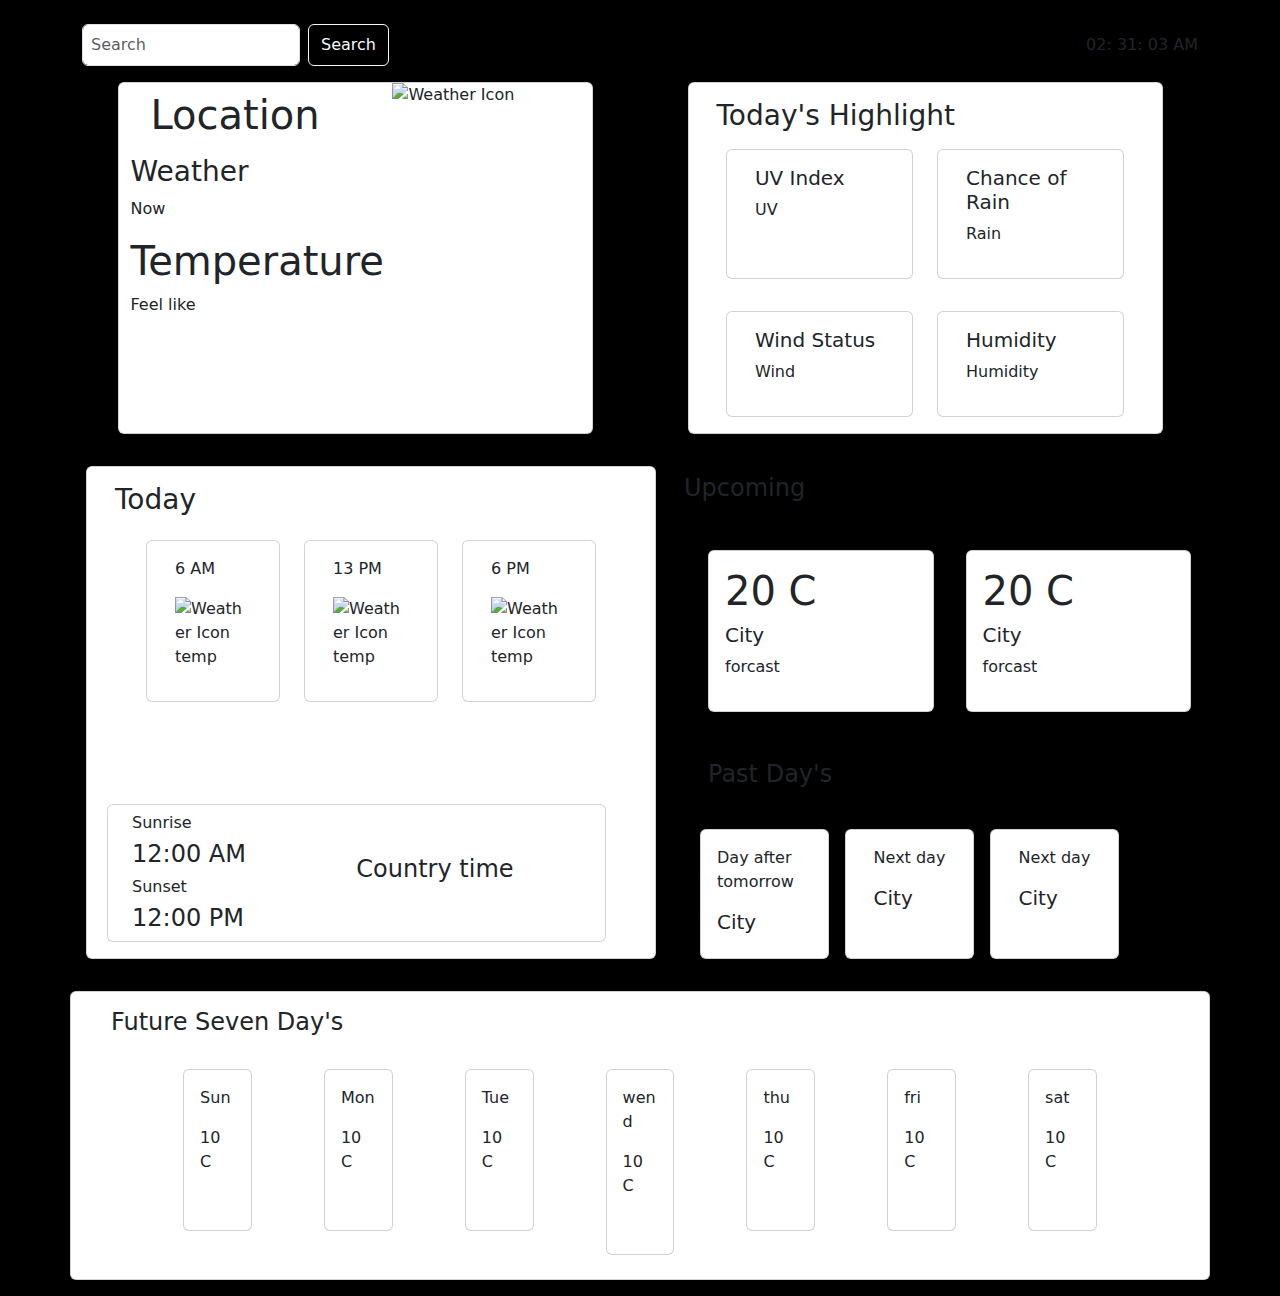
==== index.html @ c190f601 "eddite html file" ====
<!DOCTYPE html>
<html lang="en">

<head>
    <meta charset="UTF-8">
    <meta name="viewport" content="width=device-width, initial-scale=1.0">
    <title>Weather app</title>
    <link href="https://cdn.jsdelivr.net/npm/bootstrap@5.3.3/dist/css/bootstrap.min.css" rel="stylesheet"
        integrity="sha384-QWTKZyjpPEjISv5WaRU9OFeRpok6YctnYmDr5pNlyT2bRjXh0JMhjY6hW+ALEwIH" crossorigin="anonymous">

    <link rel="stylesheet" href="../style/style.css">

</head>

<body class="justify-content-center bg-black ">

    <nav class="mt-4">
        <div class="container ">
            <div class="row d-flex align-items-center justify-content-between">
                <div class="col d-flex align-items-center justify-content-between">
                    <form class="d-flex" role="search">
                        <input class="form-control me-2 p-md-2   accordion accordion-flush" type="search"
                            placeholder="Search" aria-label="Search" id="searchTxt">
                        <button class="btn btn-outline-light  " value="search" type="button"
                            id="searchBtn">Search</button>
                    </form>
                    <div class="clock align-items-center" id="clock">
                        <span id="hour">00</span>:
                        <span id="minutes">00</span>:
                        <span id="seconds">00</span>
                        <span id="ampm">AM</span>
                    </div>
                </div>

            </div>

        </div>
    </nav>


    <div class="container  " id="weather">
        <div class="row  justify-content-around  justify-content-center  ">

            <div class="col-sm-12 col-md-5 m-sm-3 m-md-3  card   d-flex flex-row " id="locationTextColor">

                <div class=" col-sm-7  d-flex flex-column">
                    <div class="row align-items-center m-2">

                        <div class="col">
                            <h1 id="location">Location</h1>
                        </div>
                    </div>
                    <h3>Weather</h3>
                    <p>Now</p>
                    <h1 id="temp">Temperature</h1>
                    <p>Feel like <span id="feelslike"></span></p>
                </div>


                <div class="col-sm-5  d-flex  flex-row">
                    <img src="" alt="Weather Icon" id="wetherimg">
                </div>

            </div>


            <div class=" card col-md-5 m-sm-3  " id="weatherHighlights">
                <div class="row">
                    <h3 class="m-3" id="highlight">Today's Highlight</h3>
                </div>

                <div class="row d-flex flex-row " >
                    <div class="row m-auto  gap-4  justify-content-center  ">

                        <div class="allItems col-sm-5 card mb-2">
                            <div class="card-body">
                                <h5>UV Index</h5>
                                <p id="uv">UV</p>
                            </div>
                        </div>



                        <div class="allItems col-sm-5 card mb-2">
                            <div class="card-body">
                                <h5>Chance of Rain</h5>
                                <p id="chanceofrain">Rain</p>
                            </div>
                        </div>

                        <div class="allItems col-sm-5 card mb-3">
                            <div class="card-body">
                                <h5>Wind Status</h5>
                                <p id="wind">Wind</p>
                            </div>
                        </div>

                        <div class="allItems col-sm-5 card mb-3 ">
                            <div class="card-body">
                                <h5>Humidity</h5>
                                <p id="humidity">Humidity</p>
                            </div>
                        </div>

                    </div>

                </div>

            </div>

        </div>

    </div>



    <div class="container">
        <div class="row ">
            <!-- First Column -->
            <div class="col-sm-12 col-md-6 card m-3" id="todaysWether">
                <div class="col-sm-12 justify-content-center  card-body">
                    <h3 class="" id="today">Today</h3>

                    <div class="row  mt-4 justify-content-center gap-4 ">

                        <div class="todyWeatherTemp col-sm-3 card mb-3 ">
                            <div class="card-body">
                                <p id="timeOne">6 AM</p>
                                <img src="" id="wetherImgOne" alt="Weather Icon">
                                <p id="tempTOne">temp</p>
                            </div>
                        </div>

                        <div class="todyWeatherTemp col-sm-3 card mb-3  ">
                            <div class="card-body">
                                <p id="timeTwo">13 PM</p>
                                <img src="" id="wetherImgTwo" alt="Weather Icon">
                                <p id="tempTTwo">temp</p>
                            </div>
                        </div>

                        <div class="todyWeatherTemp col-sm-3 card mb-3 ">
                            <div class="card-body">
                                <p id="timeThree">6 PM</p>
                                <img src="" id="wetherImgThree" alt="Weather Icon">
                                <p id="tempThree">temp</p>
                            </div>
                        </div>

                    </div>

                </div>

                <div class="col-sm-11  card m-2 h-auto  d-flex flex-row justify-content-center todyWeatherTemp mb-3 ">

                    <div class="row col-sm-6 mt-2  ">
                        <h6 class="sunrice  ">Sunrise</h6>
                        <h4  id="sunrise">12:00 AM</h4>

                        <h6 class="sunrice  ">Sunset</h6>
                        <h4  id="sunset">12:00 PM</h4>
                    </div>

                    <div class="row col-sm-6 justify-content-center align-items-center ">
                        <h4 id="dayLength">Country time</h4>

                    </div>

                </div>

            </div>


            <div class="col-sm-12 col-md-5">
                <h4 class=" mb-4 mt-4" id="upcoming">Upcoming</h4>

                <!-- First Row with class "1" -->
                <div class="row 1">
                    <div class="  d-flex flex-row m-2 ">
                        <div class="upcomigBack col-sm-6  m-3 card h-auto">
                            <div class="card-body d-flex align-items-center justify-content-center">
                                <div class="col-sm-6 d-flex flex-column">
                                    <h1 id="upTempOne">20 C</h1>
                                    <h5 id="upCityOne">City</h5>
                                    <p id="upForcastOne">forcast</p>
                                </div>

                                <img class="col-6" src="" id="upImgOne" alt="">
                            </div>
                        </div>

                        <div class="upcomigBack col-sm-6 m-3 card h-auto ">
                            <div class="card-body d-flex align-items-center justify-content-center">
                                <div class="col-6 d-flex flex-column">
                                    <h1 id="upTempTwo">20 C</h1>
                                    <h5 id="upCityTwo">City</h5>
                                    <p id="upForcastTwo">forcast</p>
                                </div>

                                <img class="col-sm-6" src="" id="upImgTwo" alt="">
                            </div>
                        </div>
                    </div>

                </div>

                <h4 class="m-4" id="past" id="pastDay">Past Day's</h4>

                <!-- Second Row with class "2" -->
                <div class="row justify-content-center ">
                    <div class="col d-flex flex-row m-3 justify-content-center gap-3   ">
                        <div class="pastLeft col-sm-3  card-body d-flex flex-row  card h-100 justify-content-center ">

                            <div class=" d-flex flex-column">
                                <p id="Day3">Day after tomorrow</p>
                                <h5 id="Day3Temp">City</h5>
                            </div>

                            <img class="" src="" id="day3AImg" alt="">

                        </div>

                        <div class="pastLeft col-sm-3  card-body d-flex flex-row  card h-100 justify-content-center">
                            <div class="d-flex flex-column">
                                <p id="Day2">Next day</p>
                                <h5 id="Day2Temp">City</h5>
                            </div>

                            <img class="" src="" id="day2AImg" alt="">

                        </div>

                        <div class="pastLeft col-sm-3  card-body d-flex flex-row  card h-100 justify-content-center">
                            <div class=" d-flex flex-column">
                                <p id="Day1">Next day</p>
                                <h5 id="Day1Temp">City</h5>
                            </div>

                            <img class="" src="" id="day1AImg" alt="">

                        </div>


                    </div>
                </div>


            </div>

        </div>


    </div>


    <div class="container card mt-3 justify-content-center mb-3 rounded-2 " id="weatherFuture">
        <div class="row justify-content-center " >
            <div class="row">
                <h4 class="m-3" id="future">Future Seven Day's</h4>

            </div>
            
            <div class="row justify-content-center gap-md-5   m-3">
                <div class=" col-md-1  col-sm-4 justify-content-center mb-2 ">
                    <div class="futureDay card">
                        <div class="card-body rounded-pill">
                            <p id="day1">Sun</p>
                            <p id="day1Temp">10 C</p>
                            <img src="" alt="" id="day1Img">

                        </div>
                    </div>
                </div>

                <div class="col-md-1  col-sm-4 justify-content-center mb-2">
                    <div class="futureDay card">
                        <div class="card-body">
                            <p id="day2">Mon</p>

                            <p id="day2Temp">10 C</p>

                            <img src="" alt="" id="day2Img">
                        </div>
                    </div>
                </div>

                <div class="col-md-1  col-sm-4 justify-content-center mb-2">
                    <div class="futureDay card">
                        <div class="card-body">
                            <p id="day3">Tue</p>

                            <p id="day3Temp">10 C</p>

                            <img src="" alt="" id="day3Img">
                        </div>
                    </div>
                </div>

                <div class="col-md-1  col-sm-4 justify-content-center mb-2">
                    <div class="futureDay card">
                        <div class="card-body">
                            <p id="day4">wend</p>

                            <p id="day4Temp">10 C</p>

                            <img src="" alt="" id="day4Img">

                        </div>
                    </div>
                </div>

                <div class="col-md-1  col-sm-4 justify-content-center mb-2">
                    <div class="futureDay card ">
                        <div class="card-body">
                            <p id="day5">thu</p>
                            <p id="day5Temp">10 C</p>
                            <img src="" alt="" id="day5Img">

                        </div>
                    </div>
                </div>

                <div class="col-md-1  col-sm-4 justify-content-center mb-2">
                    <div class="futureDay card">
                        <div class="card-body">
                            <p id="day6">fri</p>

                            <p id="day6Temp">10 C</p>

                            <img src="" alt="" id="day6Img">

                        </div>
                    </div>
                </div>

                <div class="col-md-1 col-sm-4 justify-content-center mb-2">
                    <div class="futureDay card">
                        <div class="card-body">
                            <p id="day7">sat</p>

                            <p id="day7Temp">10 C</p>

                            <img src="" alt="" id="day7Img">
                        </div>
                    </div>
                </div>
            </div>

        </div>
    </div>

    <script src="../server/app.js"></script>
    <script src="https://cdn.jsdelivr.net/npm/bootstrap@5.3.3/dist/js/bootstrap.bundle.min.js"
        integrity="sha384-YvpcrYf0tY3lHB60NNkmXc5s9fDVZLESaAA55NDzOxhy9GkcIdslK1eN7N6jIeHz"
        crossorigin="anonymous"></script>

</body>

</html>
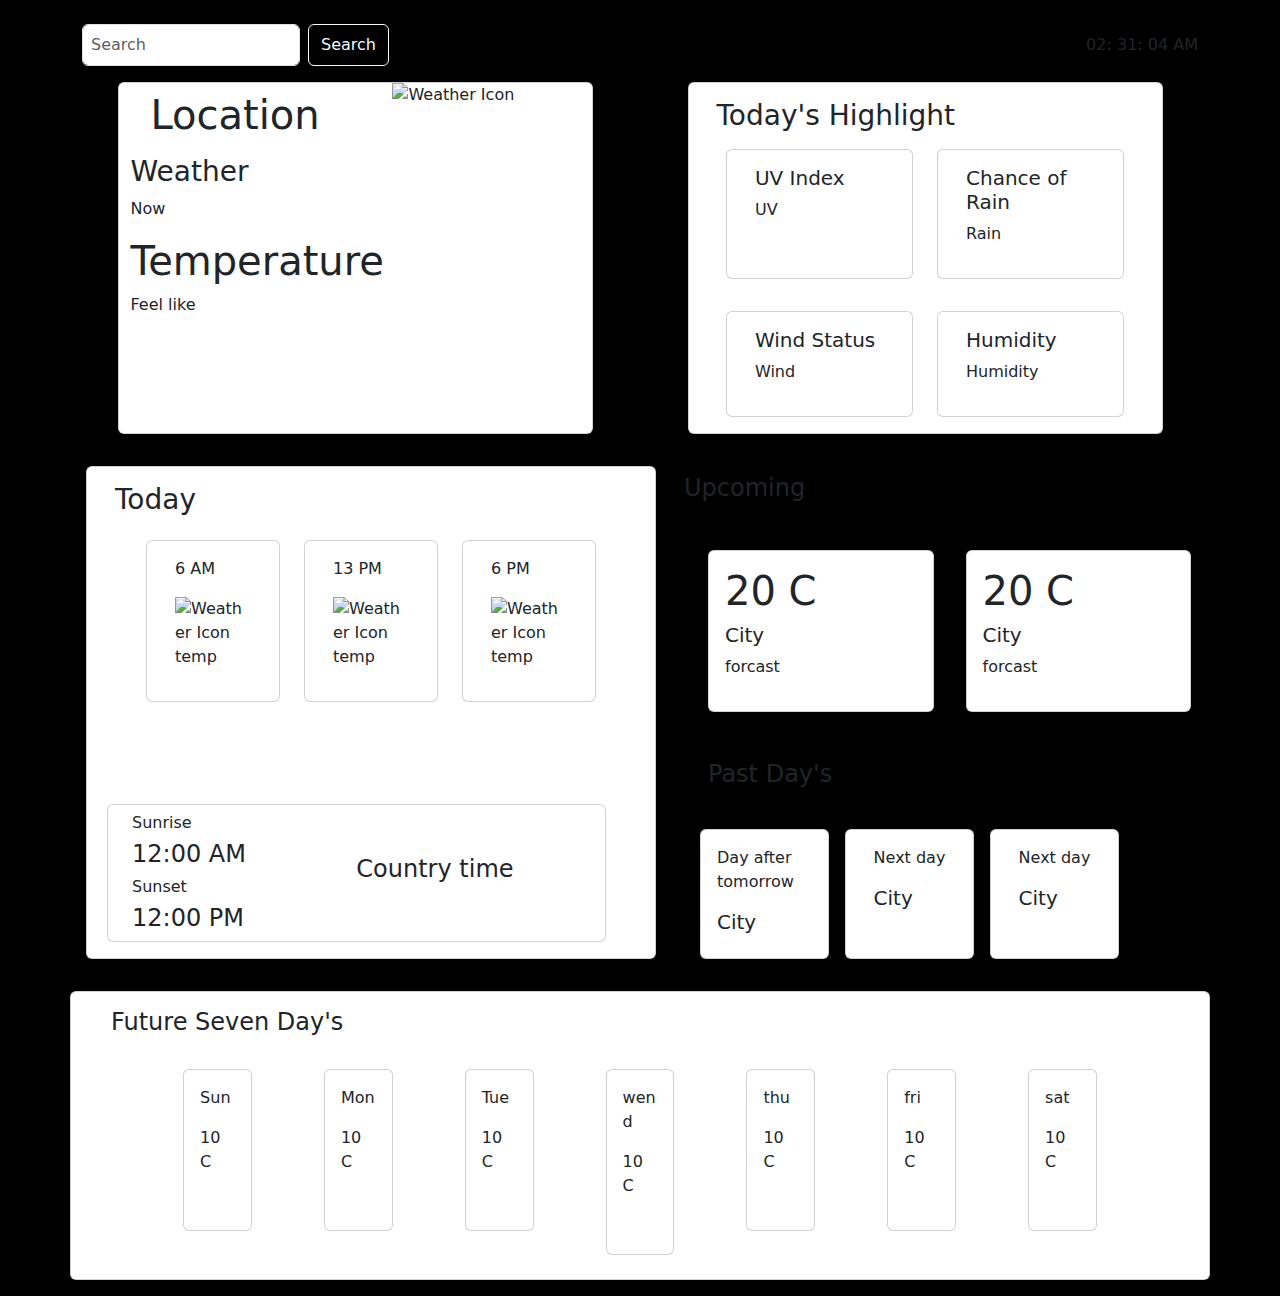
==== commit b9030b8f: "eddit re deractery js and css" ====
--- a/index.html
+++ b/index.html
@@ -8,7 +8,7 @@
     <link href="https://cdn.jsdelivr.net/npm/bootstrap@5.3.3/dist/css/bootstrap.min.css" rel="stylesheet"
         integrity="sha384-QWTKZyjpPEjISv5WaRU9OFeRpok6YctnYmDr5pNlyT2bRjXh0JMhjY6hW+ALEwIH" crossorigin="anonymous">
 
-    <link rel="stylesheet" href="../style/style.css">
+    <link rel="stylesheet" href="style/style.css">
 
 </head>
 
@@ -349,7 +349,7 @@
         </div>
     </div>
 
-    <script src="../server/app.js"></script>
+    <script src="./server/app.js"></script>
     <script src="https://cdn.jsdelivr.net/npm/bootstrap@5.3.3/dist/js/bootstrap.bundle.min.js"
         integrity="sha384-YvpcrYf0tY3lHB60NNkmXc5s9fDVZLESaAA55NDzOxhy9GkcIdslK1eN7N6jIeHz"
         crossorigin="anonymous"></script>
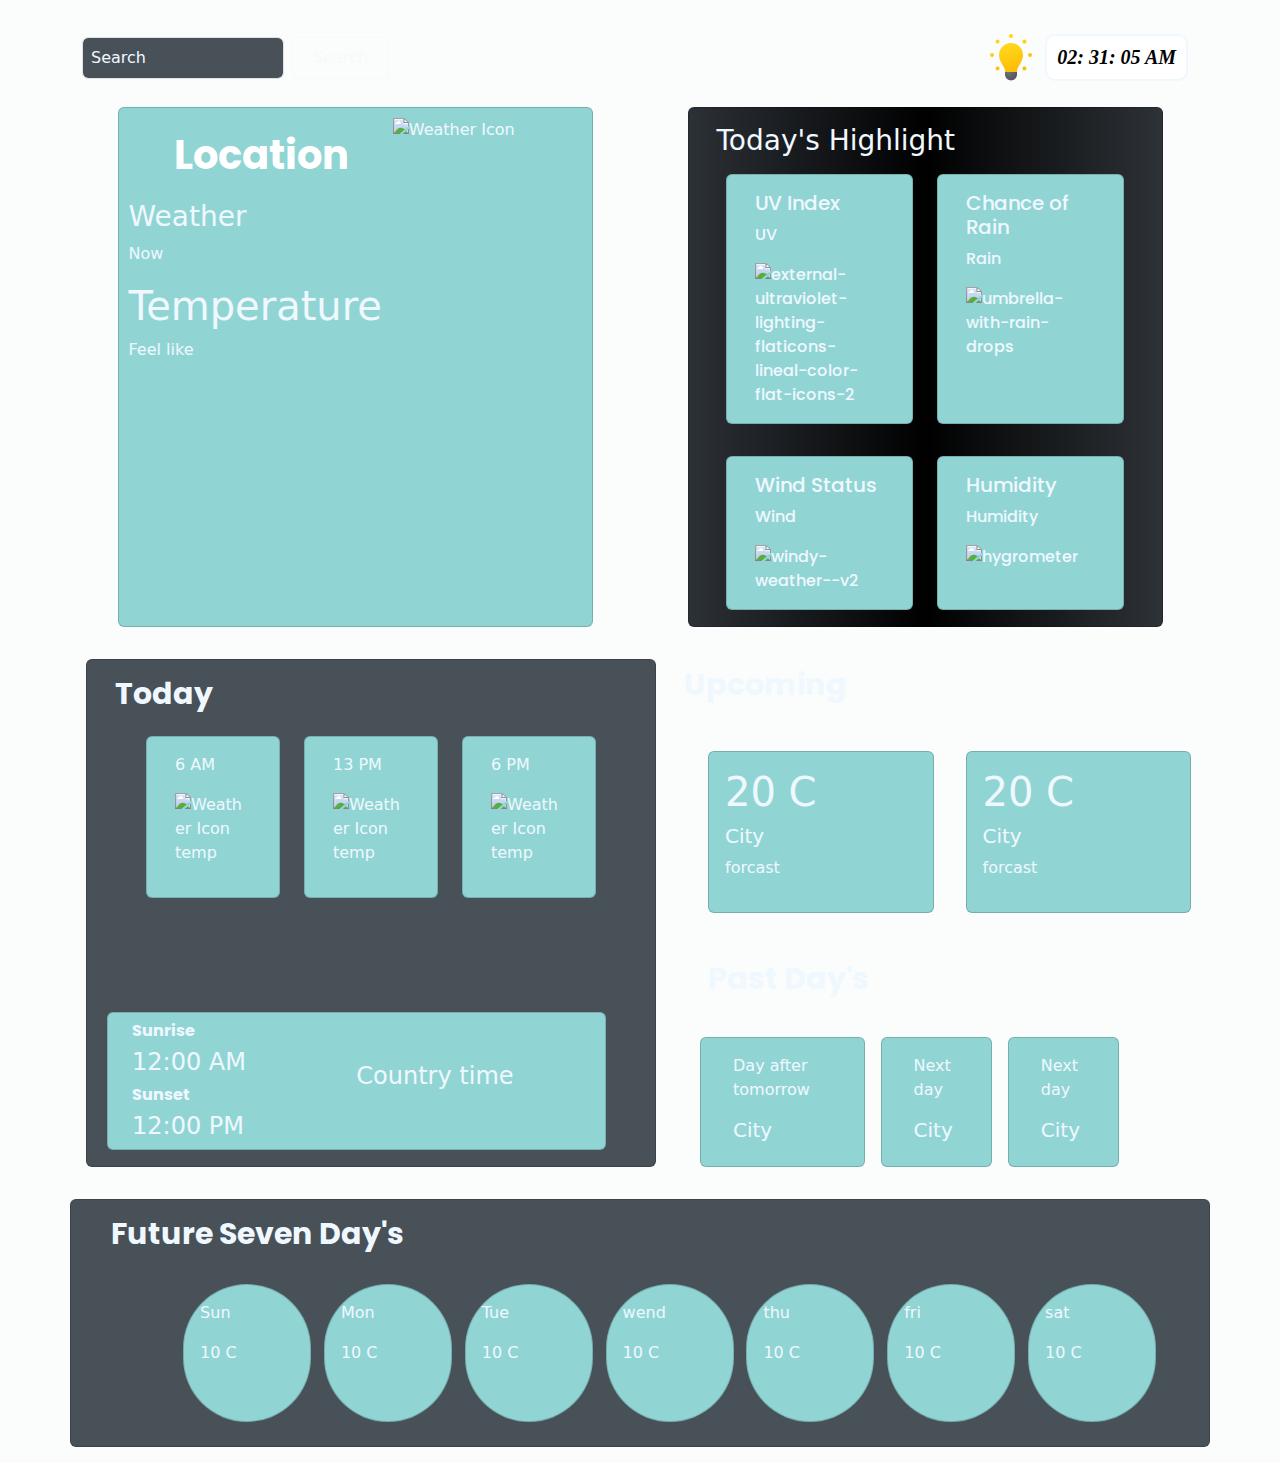
==== commit c628e143: "Start add the dark mood and light mood" ====
--- a/index.html
+++ b/index.html
@@ -12,25 +12,38 @@
 
 </head>
 
-<body class="justify-content-center bg-black ">
+<body class="justify-content-center light-mode" >
 
     <nav class="mt-4">
         <div class="container ">
             <div class="row d-flex align-items-center justify-content-between">
                 <div class="col d-flex align-items-center justify-content-between">
-                    <form class="d-flex" role="search">
+                    <form class="d-flex justify-content-between" role="search">
                         <input class="form-control me-2 p-md-2   accordion accordion-flush" type="search"
                             placeholder="Search" aria-label="Search" id="searchTxt">
-                        <button class="btn btn-outline-light  " value="search" type="button"
-                            id="searchBtn">Search</button>
+                        <button class="btn btn-outline-light  " value="search" type="button" id="searchBtn">Search
+                        </button>
+
+
                     </form>
-                    <div class="clock align-items-center" id="clock">
-                        <span id="hour">00</span>:
-                        <span id="minutes">00</span>:
-                        <span id="seconds">00</span>
-                        <span id="ampm">AM</span>
-                    </div>
-                </div>
+
+                    <div class="d-flex align-items-center">
+                        <img src="./images/icons8-light-on-48.png" id="iconMoon" alt="Toggle Dark Mode/Light Mode">
+
+                        <div class="clock align-items-center" id="clock">
+
+                            <span id="hour">00</span>:
+                            <span id="minutes">00</span>:
+                            <span id="seconds">00</span>
+                            <span id="ampm">AM</span>
+                        </div>
+    
+                    </div>
+                    
+
+                </div>
+
+
 
             </div>
 
@@ -69,13 +82,16 @@
                     <h3 class="m-3" id="highlight">Today's Highlight</h3>
                 </div>
 
-                <div class="row d-flex flex-row " >
+                <div class="row d-flex flex-row ">
                     <div class="row m-auto  gap-4  justify-content-center  ">
 
                         <div class="allItems col-sm-5 card mb-2">
                             <div class="card-body">
                                 <h5>UV Index</h5>
                                 <p id="uv">UV</p>
+                                <img width="64" height="64"
+                                    src="https://img.icons8.com/external-flaticons-lineal-color-flat-icons/64/external-ultraviolet-lighting-flaticons-lineal-color-flat-icons-2.png"
+                                    alt="external-ultraviolet-lighting-flaticons-lineal-color-flat-icons-2" />
                             </div>
                         </div>
 
@@ -85,6 +101,9 @@
                             <div class="card-body">
                                 <h5>Chance of Rain</h5>
                                 <p id="chanceofrain">Rain</p>
+                                <img width="48" height="48"
+                                    src="https://img.icons8.com/emoji/48/umbrella-with-rain-drops.png"
+                                    alt="umbrella-with-rain-drops" />
                             </div>
                         </div>
 
@@ -92,6 +111,8 @@
                             <div class="card-body">
                                 <h5>Wind Status</h5>
                                 <p id="wind">Wind</p>
+                                <img width="48" height="48" src="https://img.icons8.com/color/48/windy-weather--v2.png"
+                                    alt="windy-weather--v2" />
                             </div>
                         </div>
 
@@ -99,6 +120,8 @@
                             <div class="card-body">
                                 <h5>Humidity</h5>
                                 <p id="humidity">Humidity</p>
+                                <img width="48" height="48" src="https://img.icons8.com/color/48/hygrometer.png"
+                                    alt="hygrometer" />
                             </div>
                         </div>
 
@@ -126,24 +149,24 @@
                         <div class="todyWeatherTemp col-sm-3 card mb-3 ">
                             <div class="card-body">
                                 <p id="timeOne">6 AM</p>
-                                <img src="" id="wetherImgOne" alt="Weather Icon">
-                                <p id="tempTOne">temp</p>
+                                <img src="" id="wetherImg7" alt="Weather Icon">
+                                <p id="tempT7">temp</p>
                             </div>
                         </div>
 
                         <div class="todyWeatherTemp col-sm-3 card mb-3  ">
                             <div class="card-body">
                                 <p id="timeTwo">13 PM</p>
-                                <img src="" id="wetherImgTwo" alt="Weather Icon">
-                                <p id="tempTTwo">temp</p>
+                                <img src="" id="wetherImg14" alt="Weather Icon">
+                                <p id="tempT14">temp</p>
                             </div>
                         </div>
 
                         <div class="todyWeatherTemp col-sm-3 card mb-3 ">
                             <div class="card-body">
                                 <p id="timeThree">6 PM</p>
-                                <img src="" id="wetherImgThree" alt="Weather Icon">
-                                <p id="tempThree">temp</p>
+                                <img src="" id="wetherImg21" alt="Weather Icon">
+                                <p id="tempT21">temp</p>
                             </div>
                         </div>
 
@@ -155,10 +178,10 @@
 
                     <div class="row col-sm-6 mt-2  ">
                         <h6 class="sunrice  ">Sunrise</h6>
-                        <h4  id="sunrise">12:00 AM</h4>
+                        <h4 id="sunrise">12:00 AM</h4>
 
                         <h6 class="sunrice  ">Sunset</h6>
-                        <h4  id="sunset">12:00 PM</h4>
+                        <h4 id="sunset">12:00 PM</h4>
                     </div>
 
                     <div class="row col-sm-6 justify-content-center align-items-center ">
@@ -254,12 +277,12 @@
 
 
     <div class="container card mt-3 justify-content-center mb-3 rounded-2 " id="weatherFuture">
-        <div class="row justify-content-center " >
+        <div class="row justify-content-center ">
             <div class="row">
                 <h4 class="m-3" id="future">Future Seven Day's</h4>
 
             </div>
-            
+
             <div class="row justify-content-center gap-md-5   m-3">
                 <div class=" col-md-1  col-sm-4 justify-content-center mb-2 ">
                     <div class="futureDay card">
--- a/style/style.css
+++ b/style/style.css
@@ -0,0 +1,172 @@
+@import url('https://fonts.googleapis.com/css2?family=Kalnia:wght@300;400;600&family=Montserrat:wght@300;400;600&family=Noto+Sans+Sinhala:wght@100..900&family=Poppins:wght@200;400;500;600&display=swap');
+
+
+.light-mode {
+    background-color: #fafdfb; 
+}
+
+.light-mode .card {
+    background-color: #90d5d4;
+     /* Card background color for light mode */
+}
+
+/* Styles for dark mode */
+.dark-mode {
+    color: #fff; /* Text color for dark mode */
+    background-color: #222; /* Background color for dark mode */
+}
+
+.dark-mode .card {
+    background-color: #5e5f60; /* Card background color for dark mode */
+}
+
+#searchTxt{
+    background-color: #495158;
+    color: aliceblue;
+
+}
+
+
+#searchTxt::placeholder{
+    color: aliceblue;
+}
+
+#searchBtn{
+    width: 45%;
+}
+
+#clock{
+    font-size: 20px;
+    font-family:'Times New Roman', Times, serif;
+    font-weight: bold;
+    font-style: italic;
+    font-stretch: normal;
+    line-height: normal;
+    letter-spacing: normal;
+    text-align: center;
+    color: #000000;
+    background-color: #ffff;
+    border-radius: 10px;
+    padding: 10px;
+    margin: 10px;
+    border: 2px solid #f0f8ff;
+    box-sizing: border-box;
+  
+}
+#clock:hover{
+    cursor: pointer;
+    
+}
+
+#locationIcon{
+    width: 3rem;
+    height: 3rem;
+    color: aliceblue;
+}
+
+#location{
+    display: flex;
+    flex-direction: column;
+    justify-content: space-between;
+    align-items: center;
+    padding: 5px;
+    
+    font-weight: bold;
+    font-family:"poppins", "Helvetica Neue", Helvetica, Arial, sans-serif;	
+    color:white;
+}
+
+#locationTextColor{
+    color: aliceblue;
+    background-image:url('../images/dark-weather-ominous-clouds-dramatic-landscape-generative-ai\ \(1\).jpg');
+    height: auto;
+    background-position: center;
+    background-repeat: no-repeat;
+    background-size: cover;
+    padding: 10px;
+    
+}
+
+#weatherHighlights{
+    color: #f0f8ff;
+    background: linear-gradient(to right, #2C3137, #000000, #2D3237);
+
+}
+
+.allItems{
+    background-color: #3d3f41;
+    color: aliceblue;
+    font-weight: 500;
+    font-family:"poppins", "Helvetica Neue", Helvetica, Arial, sans-serif;
+}
+
+#today{
+    font-size: 30px;
+    font-family:"poppins", "Helvetica Neue", Helvetica, Arial, sans-serif;
+    font-weight: bold;
+    color: aliceblue;
+}
+
+#todaysWether{
+    background-color: #495158;
+}
+
+.todyWeatherTemp{
+    background-color: #2C3137;
+    color: aliceblue;
+}
+
+.sunrice{
+    font-weight: bolder;
+    font-family:"poppins", "Helvetica Neue", Helvetica, Arial, sans-serif;
+    color: aliceblue;
+}
+
+.upcomigBack{
+    background-color: #495158;
+    color: aliceblue;
+}
+
+#upcoming{
+    font-size: 30px;
+    font-family:"poppins", "Helvetica Neue", Helvetica, Arial, sans-serif;
+    font-weight: bold;
+    color: aliceblue;
+}
+
+.pastLeft{
+    padding:1rem 2rem;
+    width: auto;
+    background-color:#2C3137;
+    color: aliceblue;
+}
+
+#past{
+    font-size: 30px;
+    font-family:"poppins", "Helvetica Neue", Helvetica, Arial, sans-serif;
+    font-weight: bold;
+    color: aliceblue;
+}
+
+
+#weatherFuture{
+    background-color: #495158;
+    color: aliceblue;
+    border-radius: 20px;
+}
+
+.futureDay{
+    width: auto;
+    background-color:#2C3137;
+    color: aliceblue;
+    width: 8rem;
+    border-radius: 70px;
+    justify-content: center;
+}
+
+#future{
+    font-size: 30px;
+    font-family:"poppins", "Helvetica Neue", Helvetica, Arial, sans-serif;
+    font-weight: bold;
+    color: aliceblue;
+}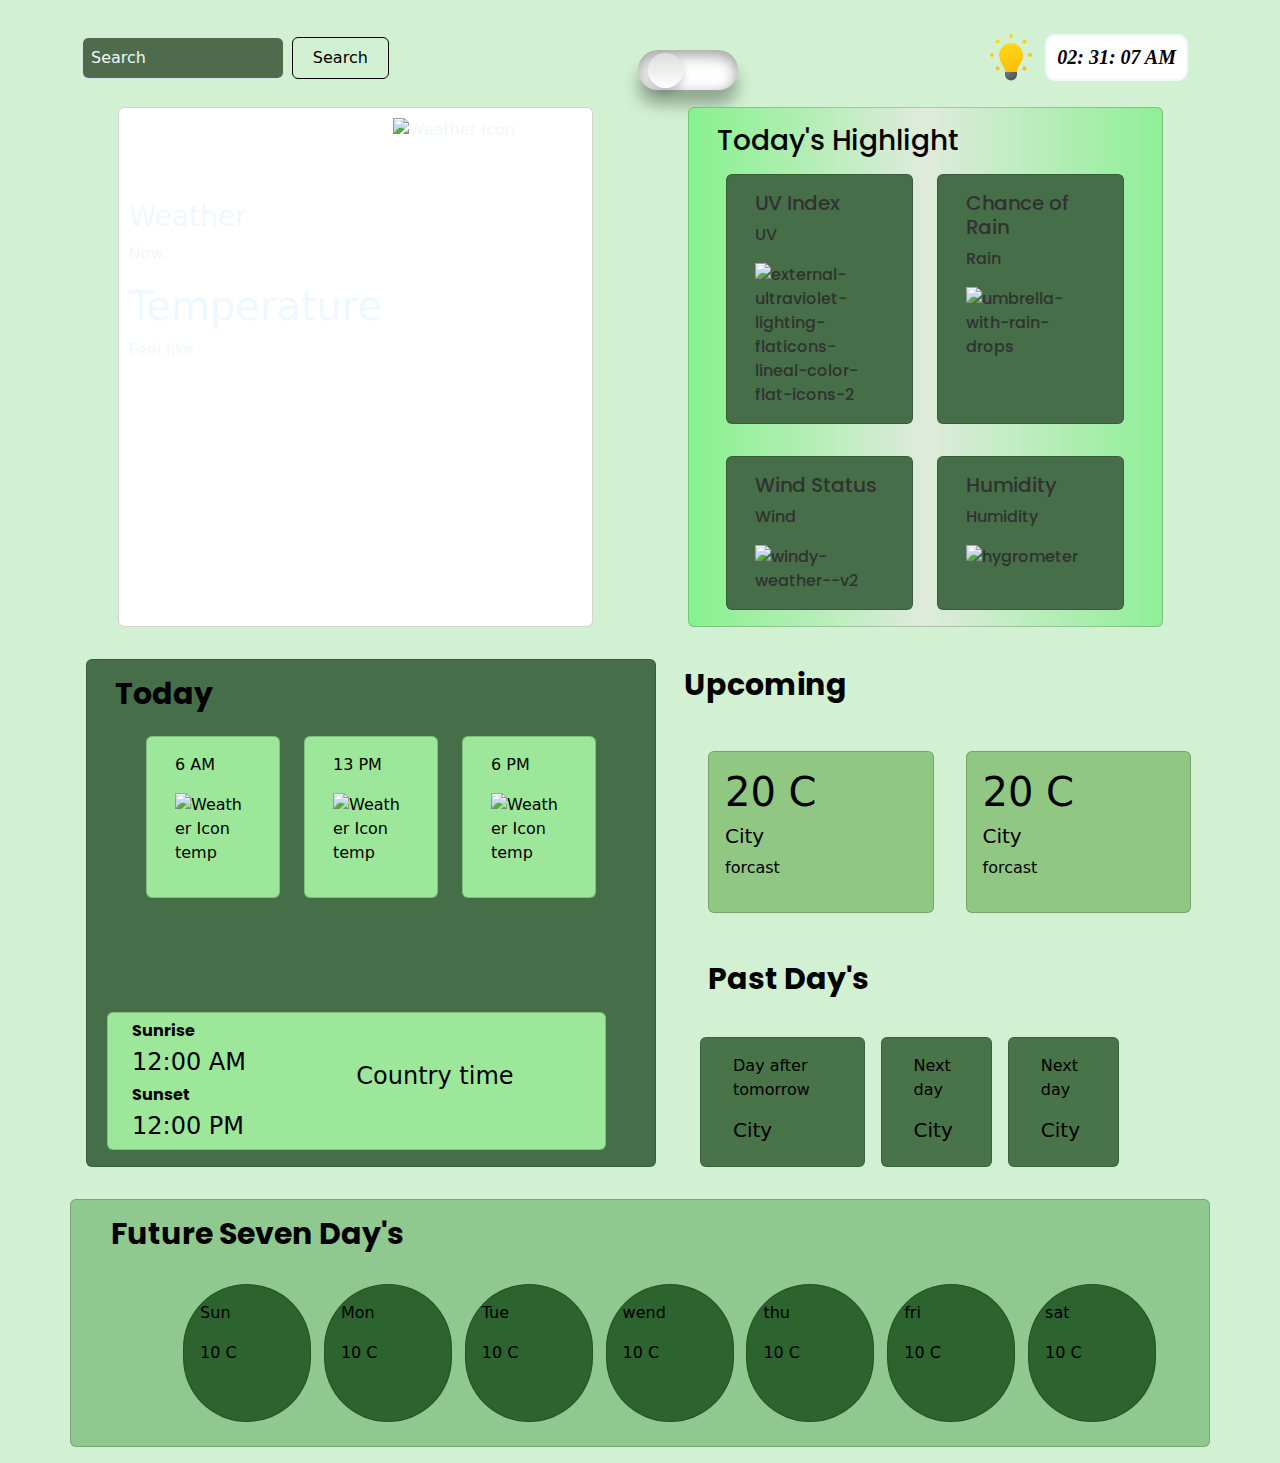
==== commit eb94ae05: "over create dark mode" ====
--- a/index.html
+++ b/index.html
@@ -21,12 +21,16 @@
                     <form class="d-flex justify-content-between" role="search">
                         <input class="form-control me-2 p-md-2   accordion accordion-flush" type="search"
                             placeholder="Search" aria-label="Search" id="searchTxt">
-                        <button class="btn btn-outline-light  " value="search" type="button" id="searchBtn">Search
+                        <button class="btn btn-outline-success  " value="search" type="button" id="searchBtn">Search
                         </button>
 
 
                     </form>
 
+                    <div>
+                        <input type="checkbox" name="" id="toggle" class="toggle" placeholder="A">
+                        <label for="toggle" id="toggleLabel"></label>
+                    </div>
                     <div class="d-flex align-items-center">
                         <img src="./images/icons8-light-on-48.png" id="iconMoon" alt="Toggle Dark Mode/Light Mode">
 
@@ -83,7 +87,7 @@
                 </div>
 
                 <div class="row d-flex flex-row ">
-                    <div class="row m-auto  gap-4  justify-content-center  ">
+                    <div class="row m-auto  gap-4  justify-content-center  " id="todayWeatherHighlights">
 
                         <div class="allItems col-sm-5 card mb-2">
                             <div class="card-body">
--- a/style/style.css
+++ b/style/style.css
@@ -1,31 +1,31 @@
 @import url('https://fonts.googleapis.com/css2?family=Kalnia:wght@300;400;600&family=Montserrat:wght@300;400;600&family=Noto+Sans+Sinhala:wght@100..900&family=Poppins:wght@200;400;500;600&display=swap');
 
 
-.light-mode {
-    background-color: #fafdfb; 
-}
-
-.light-mode .card {
-    background-color: #90d5d4;
-     /* Card background color for light mode */
-}
-
-/* Styles for dark mode */
+body{
+    overflow-x: hidden;
+}
+
+.light-mode{
+    background-color: #d2f1d2;
+    
+}
 .dark-mode {
-    color: #fff; /* Text color for dark mode */
-    background-color: #222; /* Background color for dark mode */
-}
-
-.dark-mode .card {
-    background-color: #5e5f60; /* Card background color for dark mode */
-}
-
-#searchTxt{
+    color: #fff; 
+    background-color: #222; 
+}
+
+
+.light-mode #searchTxt{
+    background-color: #4e6b4e;
+    color: aliceblue;
+
+}
+
+.dark-mode #searchTxt{
     background-color: #495158;
     color: aliceblue;
 
 }
-
 
 #searchTxt::placeholder{
     color: aliceblue;
@@ -34,6 +34,28 @@
 #searchBtn{
     width: 45%;
 }
+
+.light-mode #searchBtn{
+    border-color: #000000;
+    color: #000000;
+}
+
+.light-mode #searchBtn:hover{
+    background-color: #000000;
+    color: #fff;
+}
+
+.dark-mode #searchBtn{
+    background-color: #fff;
+    border-color: #fff;
+    color: #000000;
+}
+
+.dark-mode #searchBtn:hover{
+    background-color: #000000;
+    color: #fff;
+}
+
 
 #clock{
     font-size: 20px;
@@ -76,7 +98,18 @@
     color:white;
 }
 
-#locationTextColor{
+.light-mode #locationTextColor{
+    color: aliceblue;
+    background-image:url('../images/weather-effects-composition.jpg');
+    height: auto;
+    background-position: center;
+    background-repeat: no-repeat;
+    background-size: cover;
+    padding: 10px;
+    
+}
+
+.dark-mode #locationTextColor{
     color: aliceblue;
     background-image:url('../images/dark-weather-ominous-clouds-dramatic-landscape-generative-ai\ \(1\).jpg');
     height: auto;
@@ -87,12 +120,32 @@
     
 }
 
-#weatherHighlights{
+.light-mode #weatherHighlights{
+    color: #000000;
+    background: linear-gradient(to right, #87f18d, #dfebdc, #8fef96);
+    font-weight: bolder;
+    font-family:"poppins", "Helvetica Neue", Helvetica, Arial, sans-serif;
+
+}
+
+.dark-mode #weatherHighlights{
     color: #f0f8ff;
     background: linear-gradient(to right, #2C3137, #000000, #2D3237);
 
 }
 
+.light-mode #todayWeatherHighlights .card{
+    background-color: #466f49;
+    color: #303230;
+}
+
+.dark-mode #todayWeatherHighlights .card{
+    background-color:#3d3f41 ;
+    color: #fff;
+}
+
+
+
 .allItems{
     background-color: #3d3f41;
     color: aliceblue;
@@ -100,73 +153,189 @@
     font-family:"poppins", "Helvetica Neue", Helvetica, Arial, sans-serif;
 }
 
-#today{
-    font-size: 30px;
-    font-family:"poppins", "Helvetica Neue", Helvetica, Arial, sans-serif;
-    font-weight: bold;
-    color: aliceblue;
-}
-
-#todaysWether{
+.light-mode #today{
+    font-size: 30px;
+    font-family:"poppins", "Helvetica Neue", Helvetica, Arial, sans-serif;
+    font-weight: bold;
+    color: #000000;
+}
+
+.dark-mode #today{
+    font-size: 30px;
+    font-family:"poppins", "Helvetica Neue", Helvetica, Arial, sans-serif;
+    font-weight: bold;
+    color: aliceblue;
+}
+
+.light-mode #todaysWether{
+    background-color:#466f49;
+    color: #303230;
+}
+
+.dark-mode #todaysWether{
+    background-color:#3d3f41;
+    color: #303230;
+}
+
+.light-mode .todyWeatherTemp{
+    background-color: #9de79a;
+    color: #000000;
+}
+
+.dark-mode .todyWeatherTemp{
+    background-color: #2C3137;
+    color: aliceblue;
+}
+
+.light-mode .sunrice{
+    font-weight: bolder;
+    font-family:"poppins", "Helvetica Neue", Helvetica, Arial, sans-serif;
+    color: rgb(0, 0, 0);
+}
+
+.dark-mode .sunrice{
+    font-weight: bolder;
+    font-family:"poppins", "Helvetica Neue", Helvetica, Arial, sans-serif;
+    color: aliceblue;
+}
+
+.light-mode .upcomigBack{
+    background-color: #8fc783;
+    color: rgb(0, 0, 0);
+}
+
+.dark-mode .upcomigBack{
     background-color: #495158;
-}
-
-.todyWeatherTemp{
-    background-color: #2C3137;
-    color: aliceblue;
-}
-
-.sunrice{
-    font-weight: bolder;
-    font-family:"poppins", "Helvetica Neue", Helvetica, Arial, sans-serif;
-    color: aliceblue;
-}
-
-.upcomigBack{
-    background-color: #495158;
-    color: aliceblue;
-}
-
-#upcoming{
-    font-size: 30px;
-    font-family:"poppins", "Helvetica Neue", Helvetica, Arial, sans-serif;
-    font-weight: bold;
-    color: aliceblue;
-}
-
-.pastLeft{
+    color: aliceblue;
+}
+
+.light-mode #upcoming{
+    font-size: 30px;
+    font-family:"poppins", "Helvetica Neue", Helvetica, Arial, sans-serif;
+    font-weight: bold;
+    color: rgb(0, 0, 0);
+}
+
+.dark-mode #upcoming{
+    font-size: 30px;
+    font-family:"poppins", "Helvetica Neue", Helvetica, Arial, sans-serif;
+    font-weight: bold;
+    color: aliceblue;
+}
+
+.light-mode .pastLeft{
+    padding:1rem 2rem;
+    width: auto;
+    background-color:#497349;
+    color: rgb(0, 0, 0);
+}
+
+.dark-mode .pastLeft{
     padding:1rem 2rem;
     width: auto;
     background-color:#2C3137;
     color: aliceblue;
 }
 
-#past{
-    font-size: 30px;
-    font-family:"poppins", "Helvetica Neue", Helvetica, Arial, sans-serif;
-    font-weight: bold;
-    color: aliceblue;
-}
-
-
-#weatherFuture{
+.light-mode #past{
+    font-size: 30px;
+    font-family:"poppins", "Helvetica Neue", Helvetica, Arial, sans-serif;
+    font-weight: bold;
+    color: rgb(0, 0, 0);
+}
+
+.dark-mode #past{
+    font-size: 30px;
+    font-family:"poppins", "Helvetica Neue", Helvetica, Arial, sans-serif;
+    font-weight: bold;
+    color: aliceblue;
+}
+
+
+.light-mode #weatherFuture{
+    background-color: #90c990;
+    color: rgb(0, 0, 0);
+    border-radius: 20px;
+}
+
+.dark-mode #weatherFuture{
     background-color: #495158;
     color: aliceblue;
     border-radius: 20px;
 }
 
-.futureDay{
+
+.light-mode .futureDay{
     width: auto;
-    background-color:#2C3137;
-    color: aliceblue;
+    background-color:#2c632e;
+    color: rgb(0, 0, 0);
     width: 8rem;
     border-radius: 70px;
     justify-content: center;
 }
 
-#future{
-    font-size: 30px;
-    font-family:"poppins", "Helvetica Neue", Helvetica, Arial, sans-serif;
-    font-weight: bold;
-    color: aliceblue;
-}+.dark-mode .futureDay{
+    width: auto;
+    background-color:#2c3034;
+    color: rgb(255, 255, 255);
+    width: 8rem;
+    border-radius: 70px;
+    justify-content: center;
+}
+
+.light-mode #future{
+    font-size: 30px;
+    font-family:"poppins", "Helvetica Neue", Helvetica, Arial, sans-serif;
+    font-weight: bold;
+    color: rgb(0, 0, 0);
+}
+
+.dark-mode #future{
+    font-size: 30px;
+    font-family:"poppins", "Helvetica Neue", Helvetica, Arial, sans-serif;
+    font-weight: bold;
+    color: aliceblue;
+}
+
+#toggleLabel{
+    width: 100px;
+    height: 40px;
+    position: relative;
+    display:block;
+    background: #fff;
+    border-radius: 200px;
+    box-shadow: inset 0px 5px 15px rgba(0,0,0,0.4), inset 0px -5px 15px rgba(255,255,255,0.4), 0px 15px 15px rgba(0,0,0,0.3);
+    cursor: pointer;
+    transform: 0.3s;
+
+}
+
+#toggleLabel::after{
+   
+    content: '';
+    width: 35px;
+    height: 35px;
+    position: absolute;
+    top: 3px;
+    left: 10px;
+    border-radius: 180px;
+    background: linear-gradient(180deg, #ddd, #fff);
+    box-shadow: 0px 5px 10px rgba(0,0,0,0.2);
+    transition:  0.5s ease;
+}
+
+#toggle{
+    width: 0;
+    height: 0;
+    visibility: hidden;
+}
+
+#toggle:checked + #toggleLabel{
+    background: #242424;
+}
+
+#toggle:checked + #toggleLabel::after{
+    left: 60px;
+    transform: translateX(-10%);
+    background: linear-gradient(180deg, #777, #3a3a3a);
+}
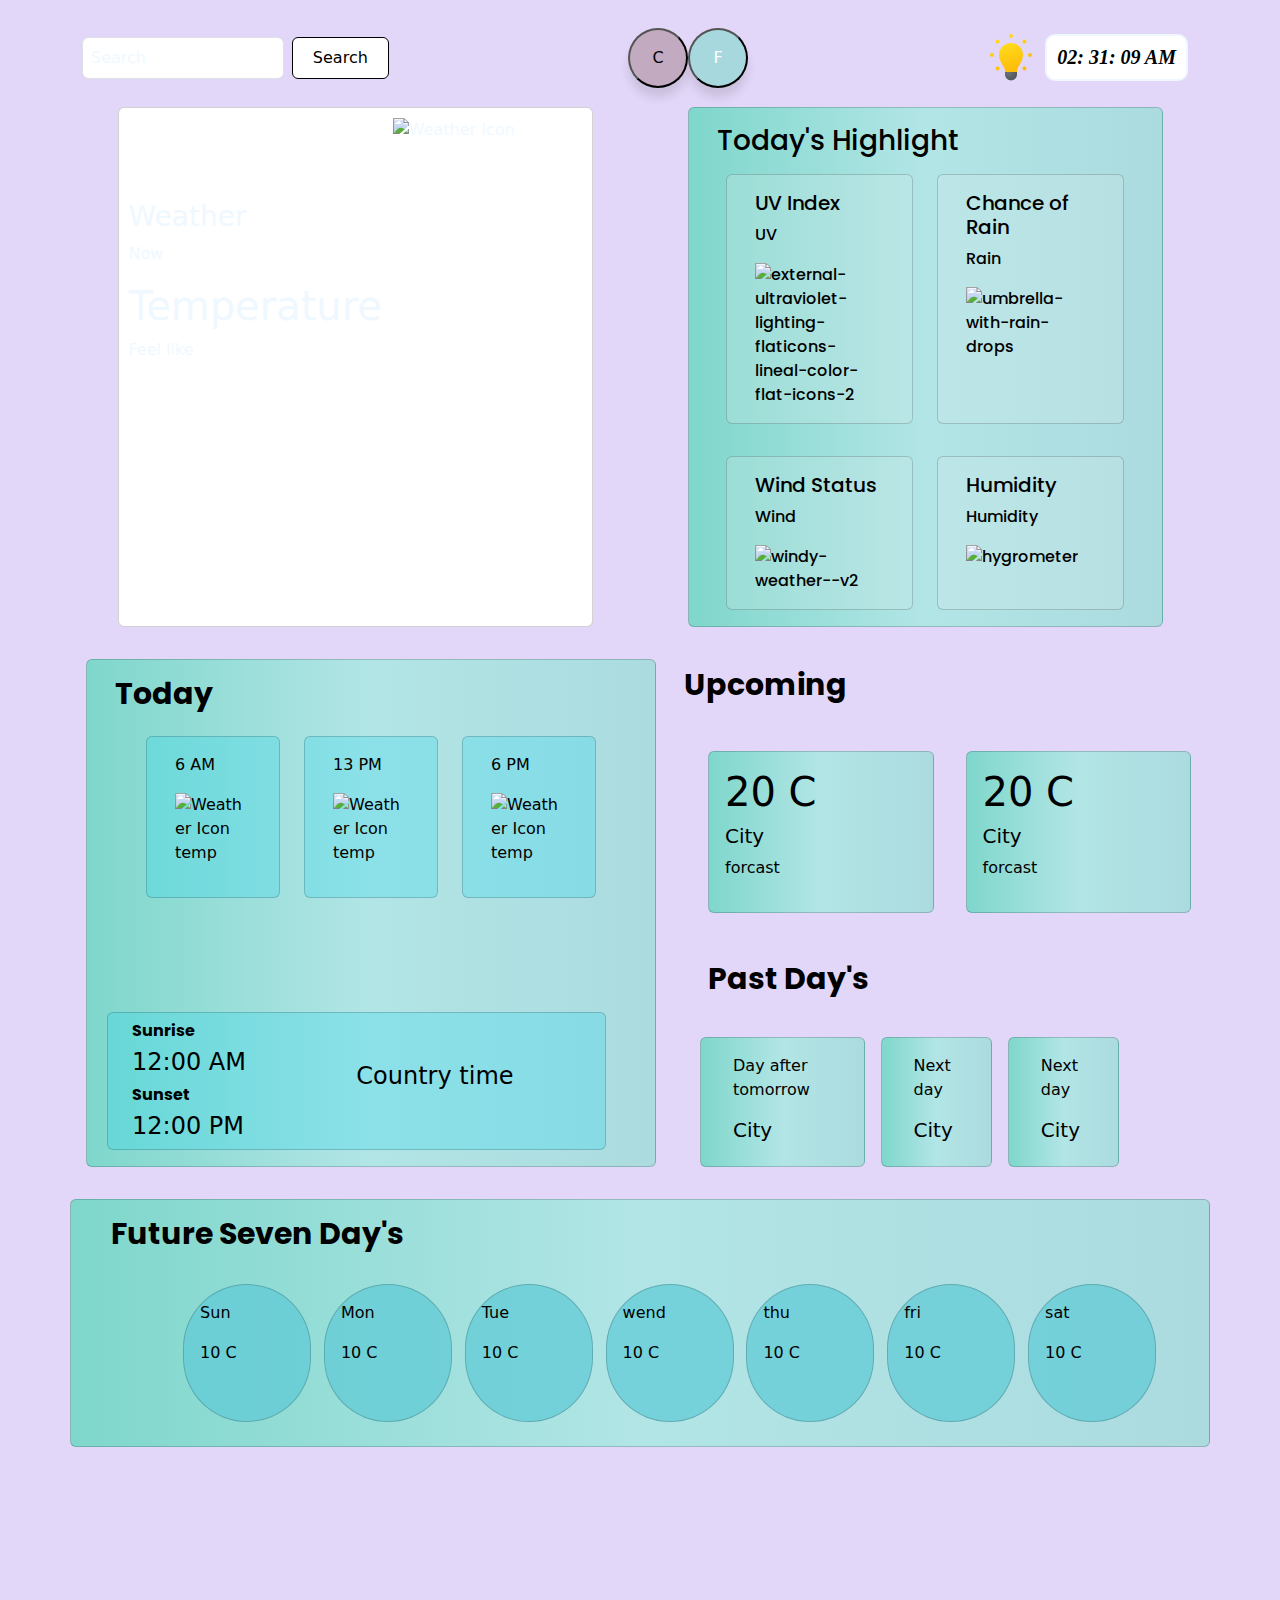
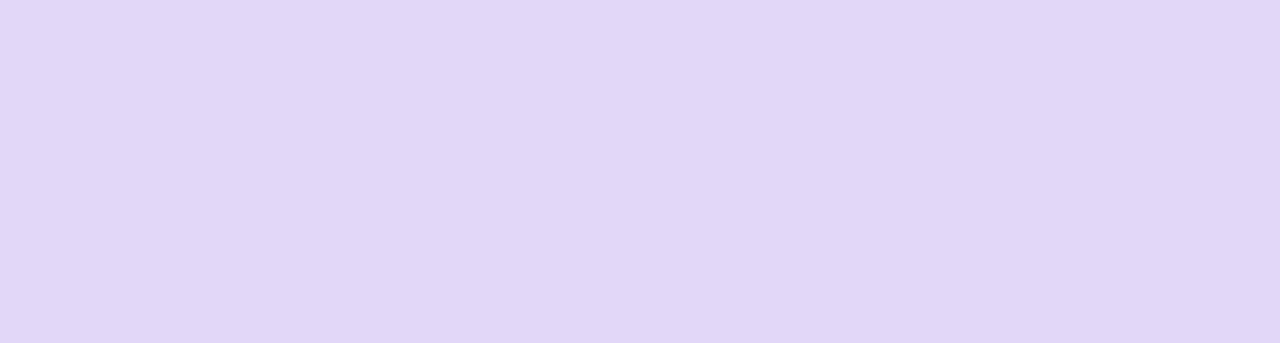
==== commit 593d842b: "Add the map" ====
--- a/index.html
+++ b/index.html
@@ -9,6 +9,8 @@
         integrity="sha384-QWTKZyjpPEjISv5WaRU9OFeRpok6YctnYmDr5pNlyT2bRjXh0JMhjY6hW+ALEwIH" crossorigin="anonymous">
 
     <link rel="stylesheet" href="style/style.css">
+    <link rel="stylesheet" href="https://unpkg.com/leaflet@1.9.4/dist/leaflet.css" integrity="sha256-p4NxAoJBhIIN+hmNHrzRCf9tD/miZyoHS5obTRR9BMY=" crossorigin="" />
+
 
 </head>
 
@@ -27,9 +29,9 @@
 
                     </form>
 
-                    <div>
-                        <input type="checkbox" name="" id="toggle" class="toggle" placeholder="A">
-                        <label for="toggle" id="toggleLabel"></label>
+                    <div class="d-flex flex-row">
+                        <button id="celsiusBtn" type="submit">C</button>
+                        <button id="fahrenheitBtn" type="submit">F</button>
                     </div>
                     <div class="d-flex align-items-center">
                         <img src="./images/icons8-light-on-48.png" id="iconMoon" alt="Toggle Dark Mode/Light Mode">
@@ -62,7 +64,7 @@
 
                 <div class=" col-sm-7  d-flex flex-column">
                     <div class="row align-items-center m-2">
-
+ 
                         <div class="col">
                             <h1 id="location">Location</h1>
                         </div>
@@ -376,6 +378,10 @@
         </div>
     </div>
 
+    <div id="map" class="justify-content-center m-5 "></div>
+
+    <script src="https://unpkg.com/leaflet@1.9.4/dist/leaflet.js" integrity="sha256-20nQCchB9co0qIjJZRGuk2/Z9VM+kNiyxNV1lvTlZBo=" crossorigin=""></script>
+
     <script src="./server/app.js"></script>
     <script src="https://cdn.jsdelivr.net/npm/bootstrap@5.3.3/dist/js/bootstrap.bundle.min.js"
         integrity="sha384-YvpcrYf0tY3lHB60NNkmXc5s9fDVZLESaAA55NDzOxhy9GkcIdslK1eN7N6jIeHz"
--- a/style/style.css
+++ b/style/style.css
@@ -1,23 +1,36 @@
 @import url('https://fonts.googleapis.com/css2?family=Kalnia:wght@300;400;600&family=Montserrat:wght@300;400;600&family=Noto+Sans+Sinhala:wght@100..900&family=Poppins:wght@200;400;500;600&display=swap');
 
-
+*{
+    margin: 0;
+    padding: 0;
+}
 body{
     overflow-x: hidden;
 }
 
+.card{
+    transition: 0.2s all ease-in;
+    }
+
+.card:hover{
+transform: scale(1.06);
+transition: 0.2s all ease-out;
+cursor: pointer;
+}
+
 .light-mode{
-    background-color: #d2f1d2;
+    background-color: #e2d7f8;
     
 }
 .dark-mode {
     color: #fff; 
-    background-color: #222; 
+    background-color: #000000; 
 }
 
 
 .light-mode #searchTxt{
-    background-color: #4e6b4e;
-    color: aliceblue;
+    background-color: #ffffff;
+    color: rgb(0, 0, 0);
 
 }
 
@@ -37,6 +50,7 @@
 
 .light-mode #searchBtn{
     border-color: #000000;
+    background-color: white;
     color: #000000;
 }
 
@@ -100,7 +114,7 @@
 
 .light-mode #locationTextColor{
     color: aliceblue;
-    background-image:url('../images/weather-effects-composition.jpg');
+    background-image:url('../images/a1.jpeg');
     height: auto;
     background-position: center;
     background-repeat: no-repeat;
@@ -122,7 +136,7 @@
 
 .light-mode #weatherHighlights{
     color: #000000;
-    background: linear-gradient(to right, #87f18d, #dfebdc, #8fef96);
+    background: linear-gradient(to right, #7fd7cc, #b2e5e6, #abdbdf);
     font-weight: bolder;
     font-family:"poppins", "Helvetica Neue", Helvetica, Arial, sans-serif;
 
@@ -135,8 +149,8 @@
 }
 
 .light-mode #todayWeatherHighlights .card{
-    background-color: #466f49;
-    color: #303230;
+    background-color: #dce9eb3f;
+    color: #000000;
 }
 
 .dark-mode #todayWeatherHighlights .card{
@@ -168,17 +182,18 @@
 }
 
 .light-mode #todaysWether{
-    background-color:#466f49;
+    background: linear-gradient(to right, #7fd7cc, #b2e5e6, #abdbdf);
+
     color: #303230;
 }
 
 .dark-mode #todaysWether{
-    background-color:#3d3f41;
+    background: linear-gradient(to right, #2C3137, #000000, #2D3237);
     color: #303230;
 }
 
 .light-mode .todyWeatherTemp{
-    background-color: #9de79a;
+    background-color: #18d7f43f;
     color: #000000;
 }
 
@@ -200,12 +215,12 @@
 }
 
 .light-mode .upcomigBack{
-    background-color: #8fc783;
+    background: linear-gradient(to right, #7fd7cc, #b2e5e6, #abdbdf);
     color: rgb(0, 0, 0);
 }
 
 .dark-mode .upcomigBack{
-    background-color: #495158;
+    background: linear-gradient(to right, #2C3137, #000000, #2D3237);
     color: aliceblue;
 }
 
@@ -226,14 +241,14 @@
 .light-mode .pastLeft{
     padding:1rem 2rem;
     width: auto;
-    background-color:#497349;
+    background: linear-gradient(to right, #7fd7cc, #b2e5e6, #abdbdf);
     color: rgb(0, 0, 0);
 }
 
 .dark-mode .pastLeft{
     padding:1rem 2rem;
     width: auto;
-    background-color:#2C3137;
+    background: linear-gradient(to right, #2C3137, #000000, #2D3237);
     color: aliceblue;
 }
 
@@ -253,13 +268,13 @@
 
 
 .light-mode #weatherFuture{
-    background-color: #90c990;
+    background: linear-gradient(to right, #7fd7cc, #b2e5e6, #abdbdf);
     color: rgb(0, 0, 0);
     border-radius: 20px;
 }
 
 .dark-mode #weatherFuture{
-    background-color: #495158;
+    background: linear-gradient(to right, #2C3137, #000000, #2D3237);
     color: aliceblue;
     border-radius: 20px;
 }
@@ -267,7 +282,7 @@
 
 .light-mode .futureDay{
     width: auto;
-    background-color:#2c632e;
+    background-color: #61cad6be;
     color: rgb(0, 0, 0);
     width: 8rem;
     border-radius: 70px;
@@ -297,45 +312,46 @@
     color: aliceblue;
 }
 
-#toggleLabel{
-    width: 100px;
-    height: 40px;
-    position: relative;
-    display:block;
-    background: #fff;
-    border-radius: 200px;
-    box-shadow: inset 0px 5px 15px rgba(0,0,0,0.4), inset 0px -5px 15px rgba(255,255,255,0.4), 0px 15px 15px rgba(0,0,0,0.3);
+
+.light-mode #celsiusBtn:hover,
+#fahrenheitBtn:hover {
+    background-color: #8beaea;
+}
+
+.light-mode #celsiusBtn,#fahrenheitBtn{
+    height:60px;
+    width: 60px;
+    display: block;
+    text-align: center;
+    border-radius: 50%;
+    box-shadow: 0 10px 10px rgba(0, 0, 0, 0.1);
     cursor: pointer;
-    transform: 0.3s;
-
-}
-
-#toggleLabel::after{
-   
-    content: '';
-    width: 35px;
-    height: 35px;
-    position: absolute;
-    top: 3px;
-    left: 10px;
-    border-radius: 180px;
-    background: linear-gradient(180deg, #ddd, #fff);
-    box-shadow: 0px 5px 10px rgba(0,0,0,0.2);
-    transition:  0.5s ease;
-}
-
-#toggle{
-    width: 0;
-    height: 0;
-    visibility: hidden;
-}
-
-#toggle:checked + #toggleLabel{
-    background: #242424;
-}
-
-#toggle:checked + #toggleLabel::after{
-    left: 60px;
-    transform: translateX(-10%);
-    background: linear-gradient(180deg, #777, #3a3a3a);
-}
+    justify-content: center;
+    background-color: #c2aac0;
+
+}
+
+.dark-mode #celsiusBtn:hover,
+#fahrenheitBtn:hover {
+    background-color: #000000;
+    color: #fff;
+}
+
+.dark-mode #celsiusBtn,#fahrenheitBtn{
+    height:60px;
+    width: 60px;
+    display: block;
+    text-align: center;
+    border-radius: 50%;
+    box-shadow: 0 10px 10px rgba(0, 0, 0, 0.1);
+    cursor: pointer;
+    justify-content: center;
+    background-color: #a7d8de;
+    color: #fff;
+
+}
+
+#map {
+    width: 100%;
+    height: 400px;
+}
